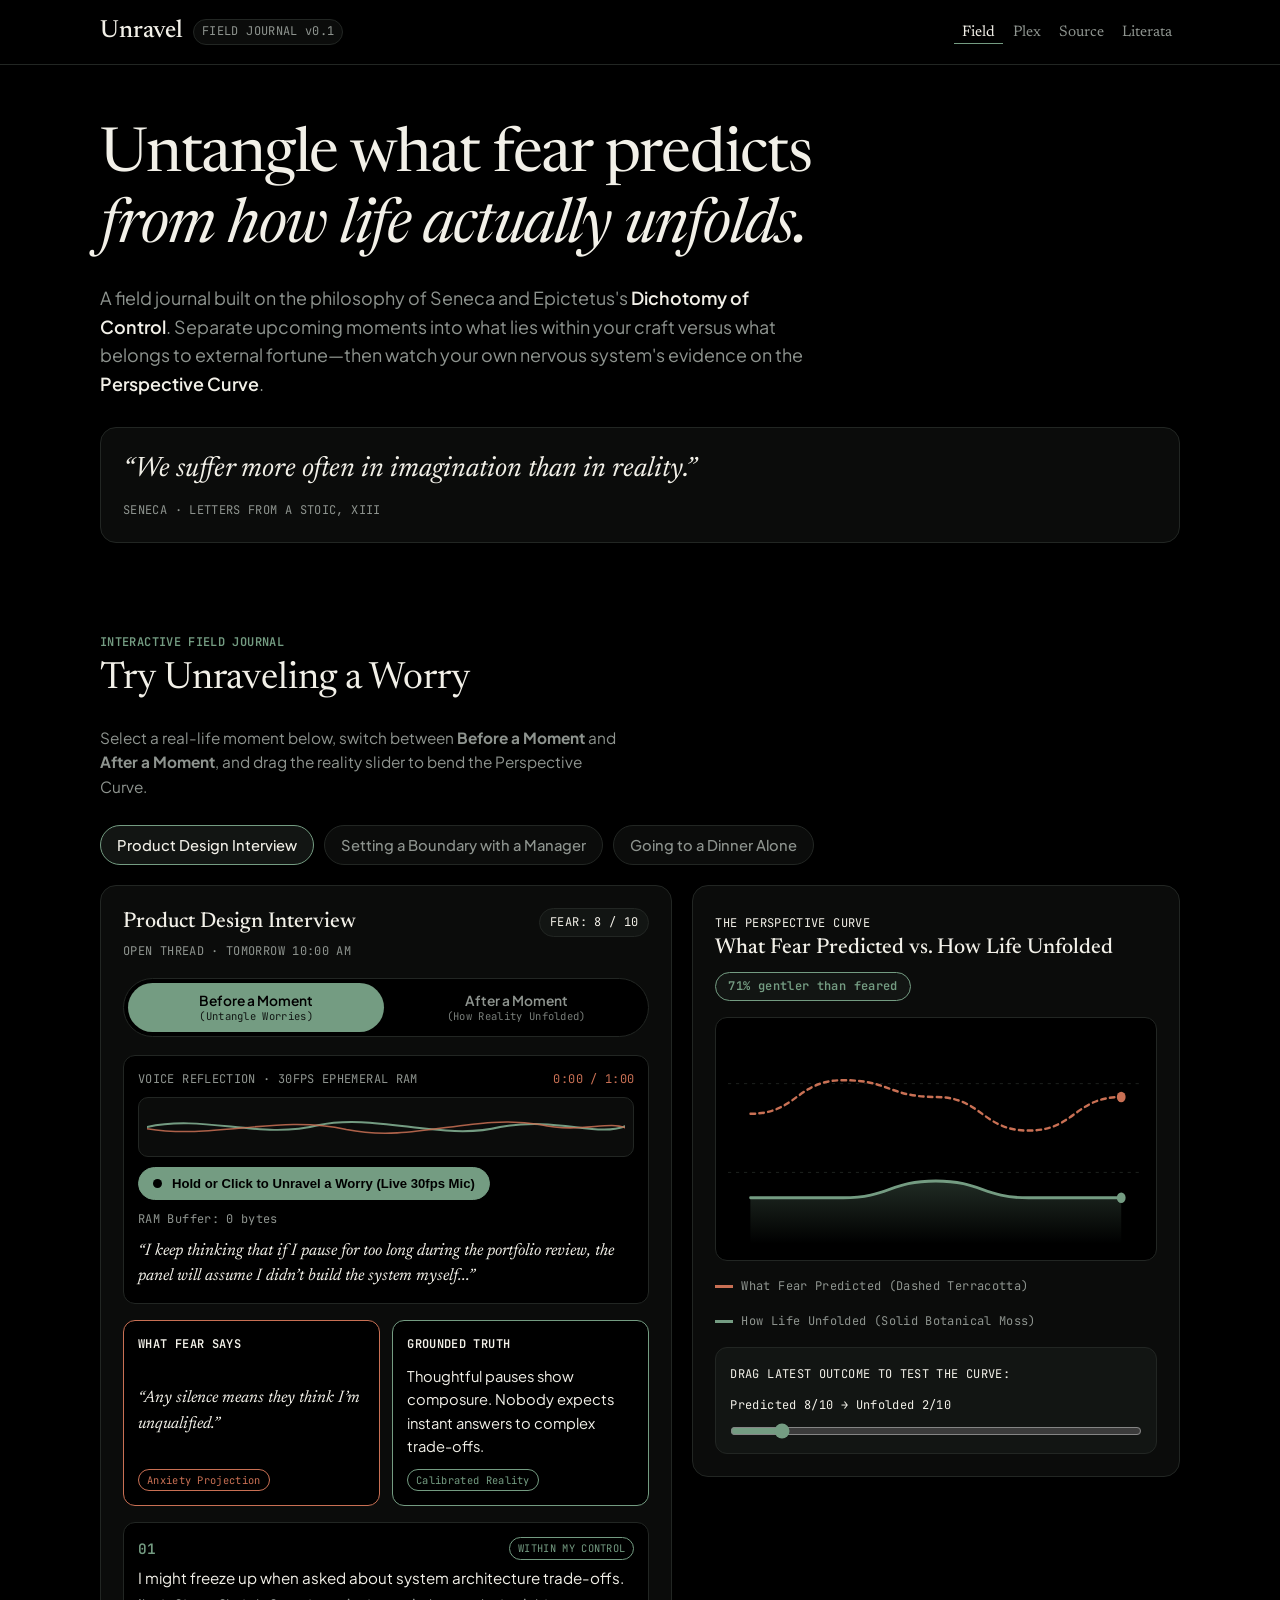
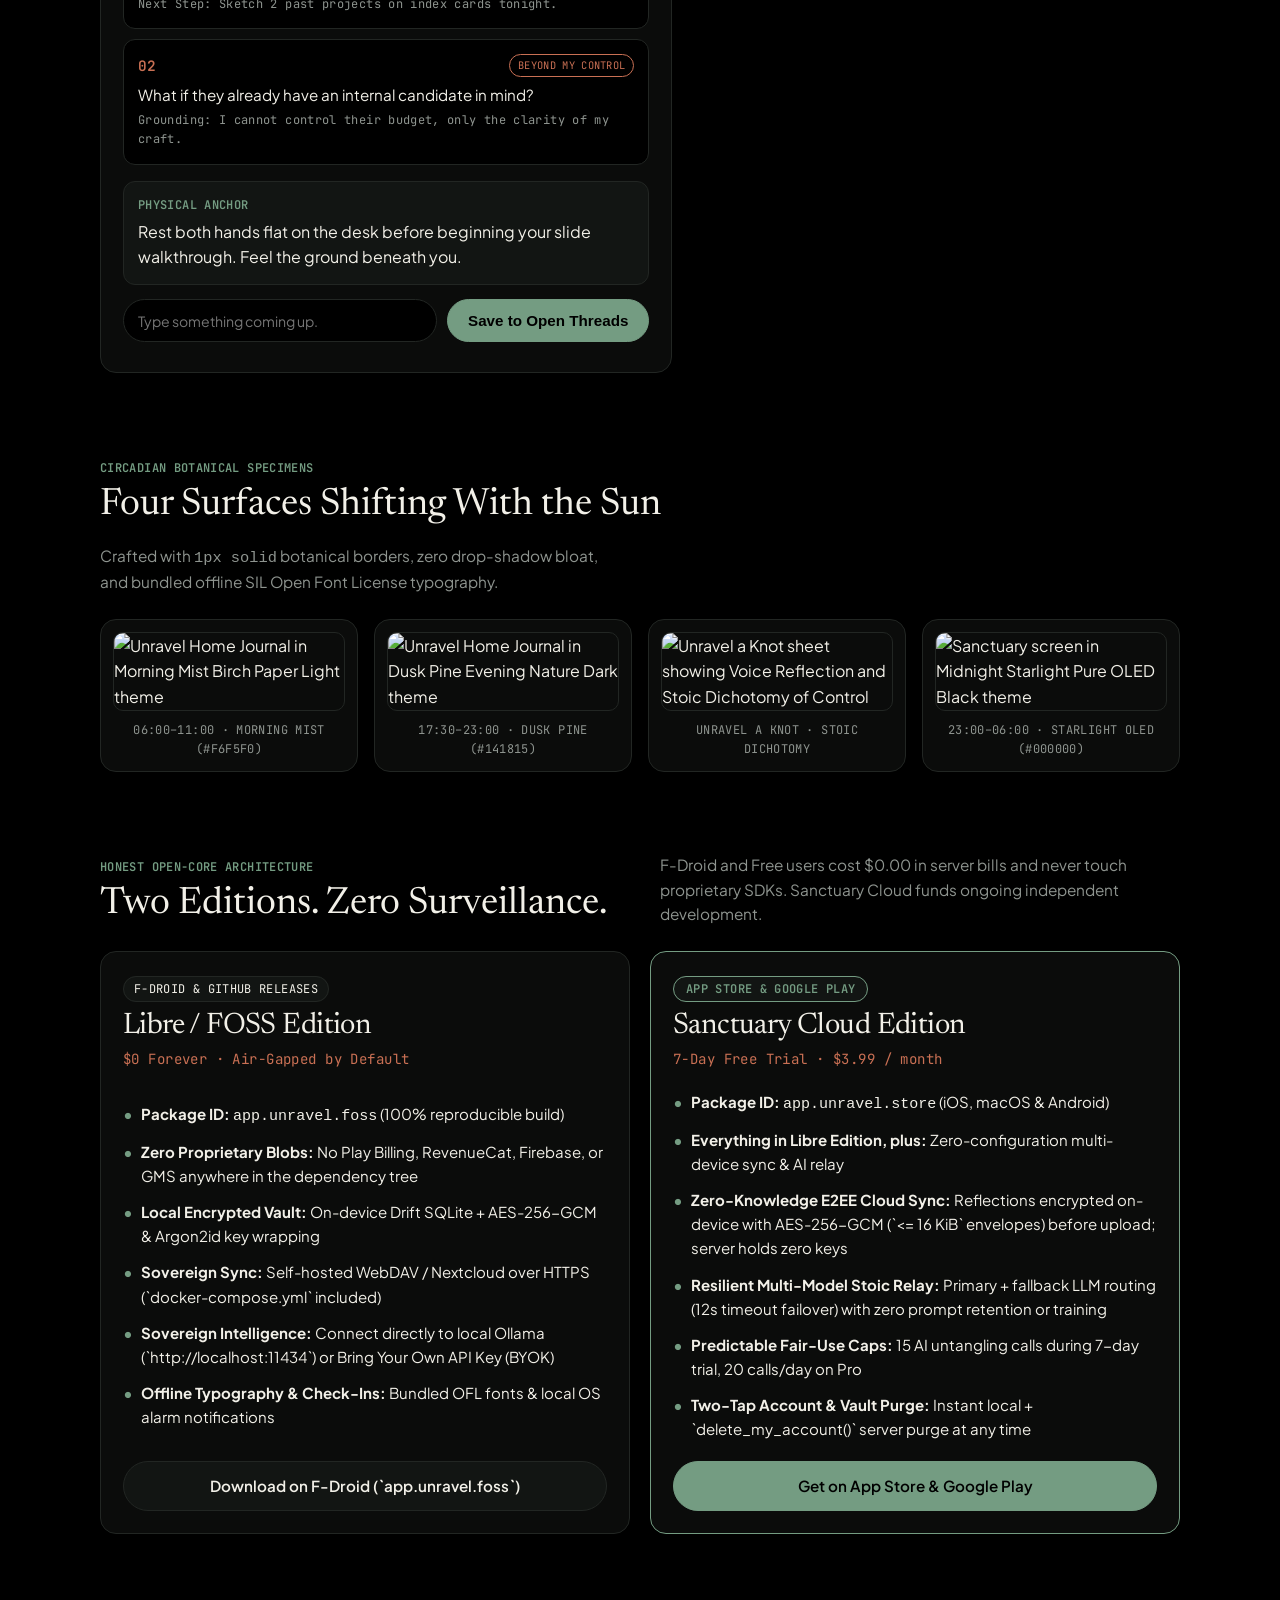
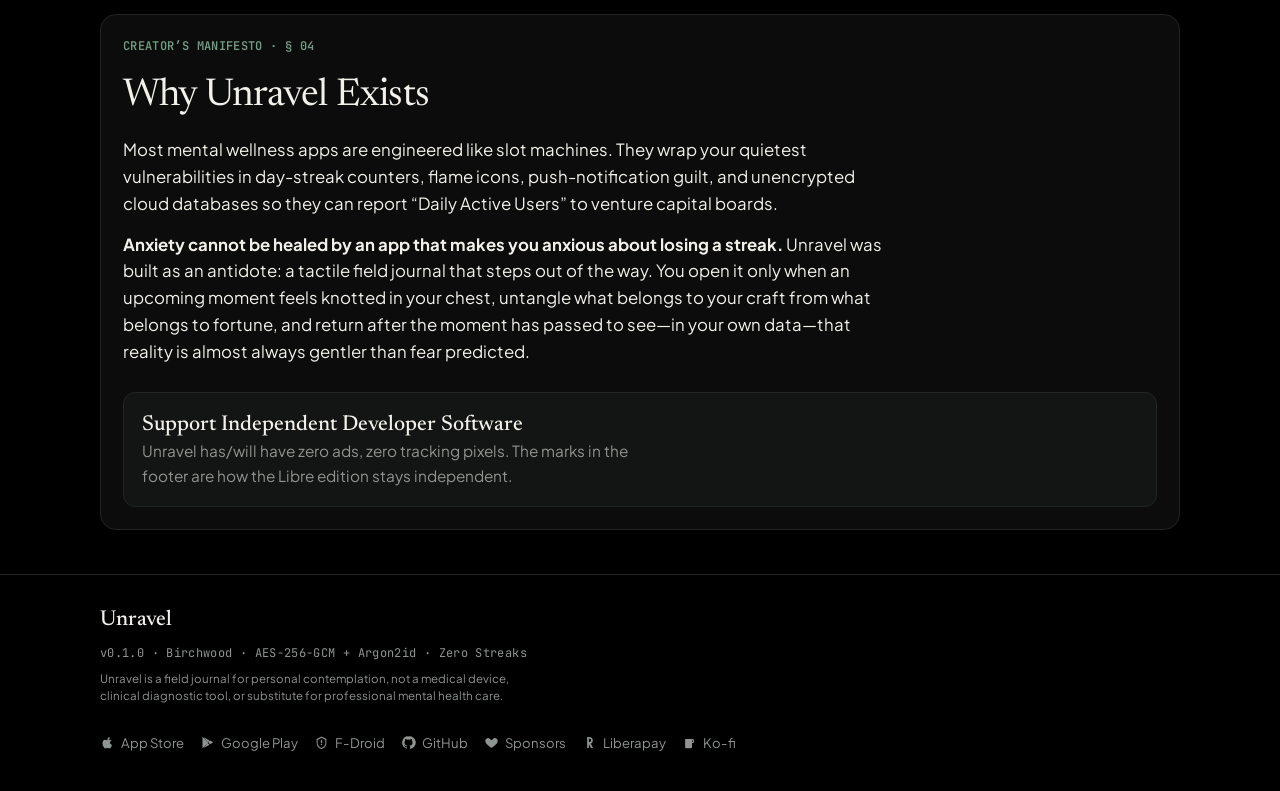
==== site/index.html @ f61b91e3 "Start the Unravel repository with a phone-ready FOSS journal and a quieter landing page. New threads" ====
<!DOCTYPE html>
<html lang="en" data-theme="dusk-pine">
<head>
  <meta charset="UTF-8" />
  <meta name="viewport" content="width=device-width, initial-scale=1.0" />
  <title>Unravel — Circadian Botanical &amp; Stoic Field Journal</title>
  <meta
    name="description"
    content="Untangle pre-event worry through Epictetus's Dichotomy of Control and see how reality actually unfolds on the Perspective Curve. Zero streaks, E2EE, F-Droid &amp; Store."
  />
  <link rel="preconnect" href="https://fonts.googleapis.com" />
  <link rel="preconnect" href="https://fonts.gstatic.com" crossorigin />
  <link
    href="https://fonts.googleapis.com/css2?family=JetBrains+Mono:wght@400;500;600&amp;family=Newsreader:ital,opsz,wght@0,6..72,400;0,6..72,500;1,6..72,400&amp;family=Plus+Jakarta+Sans:wght@400;500;600&amp;display=swap"
    rel="stylesheet"
  />
  <link rel="stylesheet" href="styles.css" />
</head>
<body>
  <!-- Sticky Top Circadian Bar & Navigation -->
  <header class="sticky-bar" role="banner">
    <div class="container bar-inner">
      <a href="#top" class="brand-lockup" aria-label="Unravel Home">
        <span class="brand-serif">Unravel</span>
        <span class="brand-tag mono">FIELD JOURNAL v0.1</span>
      </a>
      <div class="type-switch" role="radiogroup" aria-label="Typeface">
        <button type="button" class="type-option is-active" data-font-select="field">Field</button>
        <button type="button" class="type-option" data-font-select="plex">Plex</button>
        <button type="button" class="type-option" data-font-select="source">Source</button>
        <button type="button" class="type-option" data-font-select="literata">Literata</button>
      </div>
    </div>
  </header>

  <main id="top">
    <!-- Hero Section -->
    <section class="hero-section container">
      <h1 class="display-serif hero-title">
        Untangle what fear predicts<br />
        <em>from how life actually unfolds.</em>
      </h1>

      <p class="hero-lead">
        A field journal built on the philosophy of Seneca and Epictetus's
        <strong>Dichotomy of Control</strong>. Separate upcoming moments into what lies within your craft
        versus what belongs to external fortune—then watch your own nervous system's evidence on the
        <strong>Perspective Curve</strong>.
      </p>

      <!-- Daily Stoic Quote Specimen Card -->
      <article class="specimen-card quote-banner" aria-label="Daily Stoic Reflection">
        <p class="quote-serif">
          “We suffer more often in imagination than in reality.”
        </p>
        <div class="quote-footer">
          <span class="mono">SENECA · LETTERS FROM A STOIC, XIII</span>
        </div>
      </article>
    </section>

    <!-- Feature B: Interactive Browser Demo ("Try Unraveling a Worry") -->
    <section class="demo-section container" id="interactive-demo" aria-labelledby="demo-heading">
      <div class="section-header">
        <div>
          <span class="section-kicker mono">INTERACTIVE FIELD JOURNAL</span>
          <h2 class="section-title-serif" id="demo-heading">Try Unraveling a Worry</h2>
        </div>
      </div>
      <div>
        <p class="section-subtitle">
          Select a real-life moment below, switch between <strong>Before a Moment</strong> and
          <strong>After a Moment</strong>, and drag the reality slider to bend the Perspective Curve.
        </p>
      </br>
      </div>

      <!-- Sample Anxiety Scenario Pills -->
      <div class="scenario-selector" role="tablist" aria-label="Sample Life Moments">
        <button
          type="button"
          class="scenario-pill is-selected"
          data-scenario="interview"
          role="tab"
          aria-selected="true"
        >
          <span>Product Design Interview</span>
        </button>
        <button
          type="button"
          class="scenario-pill"
          data-scenario="boundary"
          role="tab"
          aria-selected="false"
        >
          <span>Setting a Boundary with a Manager</span>
        </button>
        <button
          type="button"
          class="scenario-pill"
          data-scenario="dinner"
          role="tab"
          aria-selected="false"
        >
          <span>Going to a Dinner Alone</span>
        </button>
      </div>

      <!-- Interactive Dual-Column Workbench -->
      <div class="workbench-grid">
        <!-- Left Column: Unravel a Knot Modal Preview -->
        <div class="specimen-card knot-sheet-card">
          <div class="sheet-top-row">
            <div>
              <h3 class="event-serif" id="demo-event-title">Product Design Interview</h3>
              <span class="mono muted-text" id="demo-event-meta">OPEN THREAD · TOMORROW 10:00 AM</span>
            </div>
            <span class="mono badge-pill" id="demo-fear-badge">FEAR: 8 / 10</span>
          </div>

          <!-- Segmented Before / After Mode Toggle -->
          <div class="segmented-toggle" role="tablist" aria-label="Reflection Phase">
            <button
              type="button"
              class="seg-btn is-active"
              id="tab-before-moment"
              data-phase="before"
              role="tab"
              aria-selected="true"
            >
              <span class="seg-title">Before a Moment</span>
              <span class="mono seg-sub">(Untangle Worries)</span>
            </button>
            <button
              type="button"
              class="seg-btn"
              id="tab-after-moment"
              data-phase="after"
              role="tab"
              aria-selected="false"
            >
              <span class="seg-title">After a Moment</span>
              <span class="mono seg-sub">(How Reality Unfolded)</span>
            </button>
          </div>

          <!-- Before a Moment Panel -->
          <div id="panel-before" class="phase-panel">
            <div class="transcript-box">
              <div class="transcript-header">
                <span class="mono">VOICE REFLECTION · 30FPS EPHEMERAL RAM</span>
                <span class="mono accent-secondary" id="live-voice-timer">0:00 / 1:00</span>
              </div>

              <!-- Live 30fps Dual-Ribbon Waveform SVG -->
              <div class="waveform-stage">
                <svg
                  id="live-waveform-svg"
                  viewBox="0 0 420 54"
                  preserveAspectRatio="none"
                  aria-label="30fps Botanical Voice Waveform"
                >
                  <path
                    id="wave-ribbon-primary"
                    d="M 0 27 C 50 12, 100 42, 150 25 C 200 10, 260 44, 310 27 C 360 15, 395 39, 420 26"
                    class="wave-primary"
                  />
                  <path
                    id="wave-ribbon-secondary"
                    d="M 0 29 C 60 42, 115 12, 175 30 C 235 46, 285 11, 345 24 C 380 35, 405 19, 420 28"
                    class="wave-secondary"
                  />
                </svg>
              </div>

              <div class="mic-action-row">
                <button
                  type="button"
                  class="btn btn-primary btn-mic-hold"
                  id="btn-hold-unravel"
                >
                  <span class="brand-dot" style="background: var(--on-primary);"></span>
                  <span id="btn-hold-label">Hold or Click to Unravel a Worry (Live 30fps Mic)</span>
                </button>
                <span class="mono muted-text" id="mic-status-badge">RAM Buffer: 0 bytes</span>
              </div>

              <p class="transcript-italic" id="demo-transcript" contenteditable="true" spellcheck="false">
                “I keep thinking that if I pause for too long during the portfolio review, the panel will assume I didn’t build the system myself...”
              </p>
            </div>

            <!-- Dual Lens: What Fear Says vs Grounded Truth -->
            <div class="dual-lens-grid">
              <div class="lens-card lens-fear">
                <span class="mono lens-label">WHAT FEAR SAYS</span>
                <p class="transcript-italic" id="demo-fear-says">
                  “Any silence means they think I'm unqualified.”
                </p>
                <span class="mono micro-tag tag-fear">Anxiety Projection</span>
              </div>
              <div class="lens-card lens-truth">
                <span class="mono lens-label">GROUNDED TRUTH</span>
                <p class="lens-body" id="demo-grounded-truth">
                  Thoughtful pauses show composure. Nobody expects instant answers to complex trade-offs.
                </p>
                <span class="mono micro-tag tag-truth">Calibrated Reality</span>
              </div>
            </div>

            <!-- Numbered Worries (01 WITHIN MY CONTROL, 02 BEYOND MY CONTROL) -->
            <div class="worry-list">
              <div class="worry-item">
                <div class="worry-item-header">
                  <span class="mono worry-index idx-within">01</span>
                  <span class="mono micro-tag tag-truth">WITHIN MY CONTROL</span>
                </div>
                <p class="worry-text" id="demo-worry-1">
                  I might freeze up when asked about system architecture trade-offs.
                </p>
                <p class="worry-step mono" id="demo-action-1">
                  Next Step: Sketch 2 past projects on index cards tonight.
                </p>
              </div>

              <div class="worry-item">
                <div class="worry-item-header">
                  <span class="mono worry-index idx-beyond">02</span>
                  <span class="mono micro-tag tag-fear">BEYOND MY CONTROL</span>
                </div>
                <p class="worry-text" id="demo-worry-2">
                  What if they already have an internal candidate in mind?
                </p>
                <p class="worry-step mono" id="demo-action-2">
                  Grounding: I cannot control their budget, only the clarity of my craft.
                </p>
              </div>
            </div>

            <!-- Physical Grounding Anchor -->
            <div class="grounding-box">
              <span class="mono grounding-label">PHYSICAL ANCHOR</span>
              <p class="grounding-body" id="demo-physical-anchor" contenteditable="true" spellcheck="false">
                Rest both hands flat on the desk before beginning your slide walkthrough. Feel the ground beneath you.
              </p>
            </div>

            <!-- Create Real Open Thread Action -->
            <div class="save-thread-row">
              <input
                type="text"
                id="custom-thread-input"
                class="thread-input"
                placeholder="Type something coming up."
              />
              <button type="button" class="btn btn-primary" id="btn-save-open-thread">
                <span>Save to Open Threads</span>
              </button>
            </div>
            <p class="mono muted-text" id="saved-thread-toast" aria-live="polite"></p>
          </div>

          <!-- After a Moment Panel -->
          <div id="panel-after" class="phase-panel is-hidden">
            <div class="after-checkin-box">
              <span class="mono">AFTER A MOMENT · GENTLE OFFLINE CHECK-IN</span>
              <p class="after-notes" id="demo-after-notes">
                “They actually appreciated that I paused to think through the latency trade-off before answering. The conversation felt like peers collaborating.”
              </p>
              <div class="slider-control-group">
                <div class="slider-row">
                  <label for="input-predicted-fear" class="mono">WHAT MY FEAR PREDICTED</label>
                  <span class="mono fear-val" id="label-predicted-fear">8 / 10</span>
                </div>
                <input
                  type="range"
                  id="input-predicted-fear"
                  min="1"
                  max="10"
                  value="8"
                  class="unravel-slider slider-fear"
                />
              </div>

              <div class="slider-control-group">
                <div class="slider-row">
                  <label for="input-actual-reality" class="mono">HOW LIFE ACTUALLY UNFOLDED (DRAG ME)</label>
                  <span class="mono reality-val" id="label-actual-reality">2 / 10</span>
                </div>
                <input
                  type="range"
                  id="input-actual-reality"
                  min="1"
                  max="10"
                  value="2"
                  class="unravel-slider slider-reality"
                />
              </div>
            </div>
          </div>
        </div>

        <!-- Right Column: Live Interactive Perspective Curve SVG -->
        <div class="specimen-card curve-card">
          <div class="curve-header">
            <div>
              <span class="mono">THE PERSPECTIVE CURVE</span>
              <h3 class="event-serif">What Fear Predicted vs. How Life Unfolded</h3>
            </div>
            <span class="mono badge-gentler" id="curve-gentler-badge">78% gentler than feared</span>
          </div>

          <div class="svg-chart-frame">
            <svg
              id="perspective-svg"
              viewBox="0 0 520 220"
              preserveAspectRatio="none"
              role="img"
              aria-label="Dual spline chart comparing predicted fear and actual reality"
            >
              <defs>
                <linearGradient id="realityAreaGrad" x1="0" y1="0" x2="0" y2="1">
                  <stop offset="0%" stop-color="var(--accent-primary)" stop-opacity="0.28" />
                  <stop offset="100%" stop-color="var(--accent-primary)" stop-opacity="0.0" />
                </linearGradient>
              </defs>
              <!-- Reference Grid Lines -->
              <line x1="0" y1="52" x2="520" y2="52" class="grid-dashed" />
              <line x1="0" y1="145" x2="520" y2="145" class="grid-dashed" />

              <!-- Dynamic Area & Splines populated by app.js -->
              <path id="svg-reality-area" d="" fill="url(#realityAreaGrad)" />
              <path id="svg-fear-path" d="" class="path-fear-dashed" />
              <path id="svg-reality-path" d="" class="path-reality-solid" />

              <circle id="svg-fear-dot" cx="480" cy="48" r="5.5" class="dot-fear" />
              <circle id="svg-reality-dot" cx="480" cy="175" r="5.5" class="dot-reality" />
            </svg>
          </div>

          <div class="curve-legend">
            <div class="legend-item">
              <span class="legend-line legend-fear"></span>
              <span class="mono">What Fear Predicted (Dashed Terracotta)</span>
            </div>
            <div class="legend-item">
              <span class="legend-line legend-reality"></span>
              <span class="mono">How Life Unfolded (Solid Botanical Moss)</span>
            </div>
          </div>

          <!-- Inline Interactive Slider Shortcut on Curve Card -->
          <div class="curve-quick-slider">
            <div class="slider-row">
              <label for="quick-reality-slider" class="mono">
                DRAG LATEST OUTCOME TO TEST THE CURVE:
              </label>
            </br>
            </div>
            <span class="mono" id="quick-reality-readout">Predicted 8/10 → Unfolded 2/10</span>
            <input
              type="range"
              id="quick-reality-slider"
              min="1"
              max="10"
              value="2"
              class="unravel-slider slider-reality"
            />
          </div>
        </div>
      </div>
    </section>

    <!-- Visual Field Specimens (App Screenshots Showcase) -->
    <section class="screenshots-section container" aria-labelledby="specimens-heading">
      <div class="section-header">
        <div>
          <span class="section-kicker mono">CIRCADIAN BOTANICAL SPECIMENS</span>
          <h2 class="section-title-serif" id="specimens-heading">Four Surfaces Shifting With the Sun</h2>
        </div>
        <p class="section-subtitle">
          Crafted with <code>1px solid</code> botanical borders, zero drop-shadow bloat, and bundled offline
          SIL Open Font License typography.
        </p>
      </div>

      <div class="screenshot-grid">
        <figure class="specimen-card shot-card">
          <img
            src="../.cursor/design/screenshots/03_home_morning_mist.png"
            alt="Unravel Home Journal in Morning Mist Birch Paper Light theme"
            loading="lazy"
          />
          <figcaption class="mono">06:00–11:00 · MORNING MIST (#F6F5F0)</figcaption>
        </figure>
        <figure class="specimen-card shot-card">
          <img
            src="../.cursor/design/screenshots/01_home_dusk_pine.png"
            alt="Unravel Home Journal in Dusk Pine Evening Nature Dark theme"
            loading="lazy"
          />
          <figcaption class="mono">17:30–23:00 · DUSK PINE (#141815)</figcaption>
        </figure>
        <figure class="specimen-card shot-card">
          <img
            src="../.cursor/design/screenshots/04_unravel_entry_modal_dusk_pine.png"
            alt="Unravel a Knot sheet showing Voice Reflection and Stoic Dichotomy of Control"
            loading="lazy"
          />
          <figcaption class="mono">UNRAVEL A KNOT · STOIC DICHOTOMY</figcaption>
        </figure>
        <figure class="specimen-card shot-card">
          <img
            src="../.cursor/design/screenshots/08_sanctuary_midnight_starlight_oled.png"
            alt="Sanctuary screen in Midnight Starlight Pure OLED Black theme"
            loading="lazy"
          />
          <figcaption class="mono">23:00–06:00 · STARLIGHT OLED (#000000)</figcaption>
        </figure>
      </div>
    </section>

    <!-- Feature C: Honest Open-Core Matrix -->
    <section class="editions-section container" id="editions" aria-labelledby="editions-heading">
      <div class="section-header">
        <div>
          <span class="section-kicker mono">HONEST OPEN-CORE ARCHITECTURE</span>
          <h2 class="section-title-serif" id="editions-heading">Two Editions. Zero Surveillance.</h2>
        </div>
        <p class="section-subtitle">
          F-Droid and Free users cost $0.00 in server bills and never touch proprietary SDKs.
          Sanctuary Cloud funds ongoing independent development.
        </p>
      </div>

      <div class="matrix-grid">
        <!-- Libre / FOSS Edition -->
        <article class="specimen-card edition-card">
          <div class="edition-top">
            <span class="mono badge-pill">F-DROID &amp; GITHUB RELEASES</span>
            <h3 class="display-serif edition-name">Libre / FOSS Edition</h3>
            <p class="edition-price mono">$0 Forever · Air-Gapped by Default</p>
          </div>
          <ul class="edition-features">
            <li><strong>Package ID:</strong> <code>app.unravel.foss</code> (100% reproducible build)</li>
            <li><strong>Zero Proprietary Blobs:</strong> No Play Billing, RevenueCat, Firebase, or GMS anywhere in the dependency tree</li>
            <li><strong>Local Encrypted Vault:</strong> On-device Drift SQLite + AES-256-GCM &amp; Argon2id key wrapping</li>
            <li><strong>Sovereign Sync:</strong> Self-hosted WebDAV / Nextcloud over HTTPS (`docker-compose.yml` included)</li>
            <li><strong>Sovereign Intelligence:</strong> Connect directly to local Ollama (`http://localhost:11434`) or Bring Your Own API Key (BYOK)</li>
            <li><strong>Offline Typography &amp; Check-Ins:</strong> Bundled OFL fonts &amp; local OS alarm notifications</li>
          </ul>
          <div class="edition-actions">
            <a href="https://f-droid.org" class="btn btn-secondary full-width" target="_blank" rel="noopener">
              <span>Download on F-Droid (`app.unravel.foss`)</span>
            </a>
          </div>
        </article>

        <!-- Sanctuary Cloud Edition -->
        <article class="specimen-card edition-card edition-featured">
          <div class="edition-top">
            <span class="mono badge-gentler">APP STORE &amp; GOOGLE PLAY</span>
            <h3 class="display-serif edition-name">Sanctuary Cloud Edition</h3>
            <p class="edition-price mono">7-Day Free Trial · $3.99 / month</p>
          </div>
          <ul class="edition-features">
            <li><strong>Package ID:</strong> <code>app.unravel.store</code> (iOS, macOS &amp; Android)</li>
            <li><strong>Everything in Libre Edition, plus:</strong> Zero-configuration multi-device sync &amp; AI relay</li>
            <li><strong>Zero-Knowledge E2EE Cloud Sync:</strong> Reflections encrypted on-device with AES-256-GCM (`&lt;= 16 KiB` envelopes) before upload; server holds zero keys</li>
            <li><strong>Resilient Multi-Model Stoic Relay:</strong> Primary + fallback LLM routing (12s timeout failover) with zero prompt retention or training</li>
            <li><strong>Predictable Fair-Use Caps:</strong> 15 AI untangling calls during 7-day trial, 20 calls/day on Pro</li>
            <li><strong>Two-Tap Account &amp; Vault Purge:</strong> Instant local + `delete_my_account()` server purge at any time</li>
          </ul>
          <div class="edition-actions">
            <a href="#top" class="btn btn-primary full-width">
              <span>Get on App Store &amp; Google Play</span>
            </a>
          </div>
        </article>
      </div>
    </section>

    <!-- Creator's Manifesto & Patronage Callout -->
    <section class="manifesto-section container" id="manifesto" aria-labelledby="manifesto-heading">
      <div class="specimen-card manifesto-card">
        <span class="section-kicker mono">CREATOR’S MANIFESTO · § 04</span>
        <h2 class="display-serif manifesto-title" id="manifesto-heading">Why Unravel Exists</h2>
        <div class="manifesto-prose">
          <p>
            Most mental wellness apps are engineered like slot machines. They wrap your quietest vulnerabilities
            in day-streak counters, flame icons, push-notification guilt, and unencrypted cloud databases so they can
            report “Daily Active Users” to venture capital boards.
          </p>
          <p>
            <strong>Anxiety cannot be healed by an app that makes you anxious about losing a streak.</strong>
            Unravel was built as an antidote: a tactile field journal that steps out of the way. You open it only
            when an upcoming moment feels knotted in your chest, untangle what belongs to your craft from what belongs
            to fortune, and return after the moment has passed to see—in your own data—that reality is almost always
            gentler than fear predicted.
          </p>
        </div>

        <div class="sponsor-box">
          <div>
            <h3 class="event-serif">Support Independent Developer Software</h3>
            <p class="section-subtitle">
              Unravel has/will have zero ads, zero tracking pixels. The marks in the footer
              are how the Libre edition stays independent.
            </p>
          </div>
        </div>
      </div>
    </section>
  </main>

  <footer class="site-footer">
    <div class="footer-inner container">
      <div class="footer-meta">
        <p class="brand-serif footer-name">Unravel</p>
        <p class="mono">v0.1.0 · Birchwood · AES-256-GCM + Argon2id · Zero Streaks</p>
        <p class="safe-harbor-foot">
          Unravel is a field journal for personal contemplation, not a medical device,
          clinical diagnostic tool, or substitute for professional mental health care.
        </p>
      </div>
      <nav class="footer-marks" aria-label="Download and support">
        <a class="mark-link" href="#editions">
          <svg viewBox="0 0 24 24" aria-hidden="true"><path d="M16.4 12.7c0-2.3 1.9-3.4 2-3.5-1.1-1.6-2.8-1.8-3.4-1.8-1.4-.2-2.8.9-3.5.9s-1.8-.8-3-.8c-1.5 0-3 .9-3.8 2.3-1.6 2.8-.4 7 1.2 9.3.8 1.1 1.7 2.3 2.9 2.3 1.2 0 1.6-.7 3-.7s1.8.7 3 .7 2-.1 2.9-2.2c.7-1 1.2-2.1 1.5-3.2-3.9-1.5-3.8-5.5-2.8-6.3zM14.7 6.2c.6-.8 1.1-1.9.9-3-1 .1-2.1.6-2.8 1.4-.6.7-1.2 1.8-.9 2.9 1 .1 2.1-.5 2.8-1.3z"/></svg>
          <span>App Store</span>
        </a>
        <a class="mark-link" href="#editions">
          <svg viewBox="0 0 24 24" aria-hidden="true"><path d="M4.5 3.2c-.3.3-.5.8-.5 1.4v14.8c0 .6.2 1.1.5 1.4l.1.1 8.3-8.3v-.2L4.6 3.1l-.1.1zm9.2 9.3 2.3 2.3 4.1-2.3c.8-.4.8-1.1 0-1.6l-4.1-2.3-2.3 2.3v1.6zm-1-1.1 2.5-2.5-7.8-4.5c-.4-.2-.8-.2-1.1 0l6.4 7zm0 1.6-6.4 7c.3.2.7.2 1.1 0l7.8-4.5-2.5-2.5z"/></svg>
          <span>Google Play</span>
        </a>
        <a class="mark-link" href="#editions">
          <svg viewBox="0 0 24 24" aria-hidden="true"><path d="M12 2.2 4.2 6.4v6.2c0 4.6 3.2 8.8 7.8 9.8 4.6-1 7.8-5.2 7.8-9.8V6.4L12 2.2zm0 2.3 6.2 3.3v4.8c0 3.6-2.4 6.9-6.2 7.8-3.8-.9-6.2-4.2-6.2-7.8V7.8L12 4.5zM11 8h2v5h-2V8zm0 6.2h2V16h-2v-1.8z"/></svg>
          <span>F-Droid</span>
        </a>
        <a class="mark-link" href="https://github.com/unravel-journal/unravel" target="_blank" rel="noopener">
          <svg viewBox="0 0 24 24" aria-hidden="true"><path d="M12 2.2a10 10 0 0 0-3.2 19.5c.5.1.7-.2.7-.5v-1.7c-2.8.6-3.4-1.2-3.4-1.2-.4-1.1-1.1-1.4-1.1-1.4-.9-.6.1-.6.1-.6 1 .1 1.5 1 1.5 1 .9 1.5 2.4 1.1 3 .8.1-.6.4-1.1.6-1.3-2.2-.3-4.6-1.1-4.6-5a3.9 3.9 0 0 1 1-2.7 3.6 3.6 0 0 1 .1-2.6s.8-.3 2.8 1a9.6 9.6 0 0 1 5 0c2-1.3 2.8-1 2.8-1a3.6 3.6 0 0 1 .1 2.6 3.9 3.9 0 0 1 1 2.7c0 3.9-2.4 4.7-4.6 5 .4.3.7.9.7 1.9v2.8c0 .3.2.6.7.5A10 10 0 0 0 12 2.2z"/></svg>
          <span>GitHub</span>
        </a>
        <a class="mark-link" href="https://github.com/sponsors" target="_blank" rel="noopener">
          <svg viewBox="0 0 24 24" aria-hidden="true"><path d="M12 20.4s-6.8-4.3-9.2-8.2C1.2 9.6 2.1 6.2 5.2 5.2c1.8-.6 3.6.1 4.7 1.5L12 8.4l2.1-1.7c1.1-1.4 2.9-2.1 4.7-1.5 3.1 1 4 4.4 2.4 7-2.4 3.9-9.2 8.2-9.2 8.2z"/></svg>
          <span>Sponsors</span>
        </a>
        <a class="mark-link" href="https://liberapay.com" target="_blank" rel="noopener">
          <svg viewBox="0 0 24 24" aria-hidden="true"><path d="M8.2 3.2h3.1c3.6 0 6 2.2 6 5.5 0 2.4-1.3 4.2-3.4 5l3.8 7.1h-3.4l-3.4-6.6H11v6.6H8.2V3.2zm2.8 2.6v5.2h.7c1.8 0 2.9-1 2.9-2.6s-1.1-2.6-2.9-2.6h-.7z"/></svg>
          <span>Liberapay</span>
        </a>
        <a class="mark-link" href="https://ko-fi.com" target="_blank" rel="noopener">
          <svg viewBox="0 0 24 24" aria-hidden="true"><path d="M5 6.5h11.2a3.3 3.3 0 0 1 0 6.6H16V19a2 2 0 0 1-2 2H7a2 2 0 0 1-2-2V6.5zm11.2 4.6a1.3 1.3 0 0 0 0-2.6H16v2.6h.2zM8.2 9.2h4.2v1.6H8.2V9.2z"/></svg>
          <span>Ko-fi</span>
        </a>
      </nav>
    </div>
  </footer>

  <script src="app.js"></script>
</body>
</html>
---- site/styles.css ----
/* ==========================================================================
   Unravel — Circadian Botanical Design System (`@design/DESIGN.md`)
   - 4 Circadian Palettes (Morning Mist, High Sun, Dusk Pine, Midnight Starlight OLED)
   - Crisp 1px solid borders, zero drop-shadow bloat
   - Editorial Typography: Newsreader, Plus Jakarta Sans, JetBrains Mono
   ========================================================================== */

:root {
  --font-serif: "Newsreader", Georgia, "Iowan Old Style", serif;
  --font-sans: "Plus Jakarta Sans", "Avenir Next", sans-serif;
  --font-mono: "JetBrains Mono", ui-monospace, monospace;
}

[data-font="plex"] {
  --font-serif: "IBM Plex Serif", Georgia, serif;
  --font-sans: "IBM Plex Sans", sans-serif;
  --font-mono: "IBM Plex Mono", ui-monospace, monospace;
}

[data-font="source"] {
  --font-serif: "Source Serif 4", Georgia, serif;
  --font-sans: "Source Sans 3", sans-serif;
  --font-mono: "Source Code Pro", ui-monospace, monospace;
}

[data-font="literata"] {
  --font-serif: "Literata", Georgia, serif;
  --font-sans: "Atkinson Hyperlegible", sans-serif;
  --font-mono: "Inconsolata", ui-monospace, monospace;
}

:root,
[data-theme="morning-mist"] {
  --bg-canvas: #F6F5F0;
  --bg-card: #EFECE6;
  --bg-grounding: #E6E2D8;
  --border-hairline: #DCD8CE;
  --text-primary: #1C1E1B;
  --text-muted: #60645D;
  --accent-primary: #3B5944;
  --accent-secondary: #C87D55;
  --accent-terracotta: #C97054;
  --on-primary: #F6F5F0;
  --palette-name: "Morning Mist (06:00–11:00)";
}

[data-theme="high-sun"] {
  --bg-canvas: #EAE8E1;
  --bg-card: #E0DDD5;
  --bg-grounding: #D5D1C7;
  --border-hairline: #CCC8BE;
  --text-primary: #181A18;
  --text-muted: #575B55;
  --accent-primary: #3B5944;
  --accent-secondary: #C98A3A;
  --accent-terracotta: #C97054;
  --on-primary: #F6F5F0;
  --palette-name: "High Sun (11:00–17:30)";
}

[data-theme="dusk-pine"] {
  --bg-canvas: #141815;
  --bg-card: #1C221E;
  --bg-grounding: #202823;
  --border-hairline: #2A332D;
  --text-primary: #E8E6DF;
  --text-muted: #959E97;
  --accent-primary: #84A98C;
  --accent-secondary: #D49A59;
  --accent-terracotta: #C97054;
  --on-primary: #141815;
  --palette-name: "Dusk Pine (17:30–23:00)";
}

[data-theme="midnight-starlight"] {
  --bg-canvas: #000000;
  --bg-card: #0B0C0B;
  --bg-grounding: #121513;
  --border-hairline: #222623;
  --text-primary: #F2F0E8;
  --text-muted: #8E948F;
  --accent-primary: #749C82;
  --accent-secondary: #C97054;
  --accent-terracotta: #C97054;
  --on-primary: #000000;
  --palette-name: "Midnight Starlight OLED (23:00–06:00)";
}

* {
  box-sizing: border-box;
  margin: 0;
  padding: 0;
}

html {
  scroll-behavior: smooth;
}

body {
  background-color: var(--bg-canvas);
  color: var(--text-primary);
  font-family: var(--font-sans);
  line-height: 1.6;
  transition: background-color 240ms ease, color 240ms ease;
  -webkit-font-smoothing: antialiased;
}

.container {
  max-width: 1120px;
  margin: 0 auto;
  padding: 0 20px;
}

/* Typography Tokens */
.display-serif {
  font-family: var(--font-serif);
  font-weight: 400;
  letter-spacing: -0.02em;
  line-height: 1.16;
}

.section-title-serif {
  font-family: var(--font-serif);
  font-weight: 400;
  font-size: clamp(1.75rem, 3vw, 2.35rem);
  line-height: 1.2;
  margin-top: 4px;
}

.event-serif {
  font-family: var(--font-serif);
  font-weight: 500;
  font-size: 1.35rem;
  line-height: 1.3;
}

.quote-serif {
  font-family: var(--font-serif);
  font-style: italic;
  font-size: clamp(1.35rem, 2.4vw, 1.75rem);
  line-height: 1.4;
}

.transcript-italic {
  font-family: var(--font-serif);
  font-style: italic;
  font-size: 1.05rem;
  line-height: 1.5;
}

.mono {
  font-family: var(--font-mono);
  font-size: 0.75rem;
  letter-spacing: 0.03em;
}

.muted-text {
  color: var(--text-muted);
}

.accent-secondary {
  color: var(--accent-secondary);
}

/* Sticky Header & Circadian Switcher */
.sticky-bar {
  position: sticky;
  top: 0;
  z-index: 50;
  background-color: var(--bg-canvas);
  border-bottom: 1px solid var(--border-hairline);
  transition: background-color 240ms ease, border-color 240ms ease;
}

.bar-inner {
  display: flex;
  align-items: center;
  justify-content: space-between;
  gap: 16px;
  min-height: 64px;
  padding-top: 10px;
  padding-bottom: 10px;
  flex-wrap: wrap;
}

.brand-lockup {
  display: inline-flex;
  align-items: center;
  gap: 10px;
  text-decoration: none;
  color: var(--text-primary);
}

.brand-dot {
  width: 9px;
  height: 9px;
  border-radius: 999px;
  background-color: var(--accent-primary);
}

.brand-serif {
  font-family: var(--font-serif);
  font-size: 1.55rem;
  font-weight: 500;
}

.brand-tag {
  color: var(--text-muted);
  padding: 2px 8px;
  border: 1px solid var(--border-hairline);
  border-radius: 999px;
  background-color: var(--bg-card);
}

.type-switch {
  display: flex;
  align-items: center;
  gap: 2px;
  flex-wrap: wrap;
}

.type-option {
  appearance: none;
  background: transparent;
  border: 0;
  color: var(--text-muted);
  font-family: var(--font-serif);
  font-size: 0.95rem;
  padding: 4px 8px;
  cursor: pointer;
}

.type-option.is-active {
  color: var(--text-primary);
  box-shadow: inset 0 -1px 0 var(--accent-primary);
}

.circadian-switcher {
  display: flex;
  align-items: center;
  gap: 6px;
  flex-wrap: wrap;
}

.theme-pill {
  display: inline-flex;
  align-items: center;
  gap: 6px;
  padding: 6px 12px;
  background-color: var(--bg-card);
  color: var(--text-muted);
  border: 1px solid var(--border-hairline);
  border-radius: 9999px;
  cursor: pointer;
  transition: all 160ms ease;
}

.theme-pill:hover {
  color: var(--text-primary);
  border-color: var(--accent-primary);
}

.theme-pill.is-active {
  background-color: var(--accent-primary);
  color: var(--on-primary);
  border-color: var(--accent-primary);
}

.swatch-dot {
  width: 8px;
  height: 8px;
  border-radius: 50%;
  border: 1px solid rgba(128, 128, 128, 0.4);
}
.swatch-morning { background-color: #F6F5F0; }
.swatch-sun { background-color: #EAE8E1; }
.swatch-dusk { background-color: #141815; }
.swatch-midnight { background-color: #000000; }

/* Hero Section */
.hero-section {
  padding-top: 56px;
  padding-bottom: 48px;
}

.hero-meta {
  display: inline-flex;
  align-items: center;
  gap: 10px;
  flex-wrap: wrap;
  margin-bottom: 20px;
  color: var(--text-muted);
}

.sun-pill {
  padding: 5px 12px;
  border-radius: 9999px;
  background-color: var(--bg-card);
  border: 1px solid var(--border-hairline);
  color: var(--accent-secondary);
  font-weight: 500;
}

.hero-title {
  font-size: clamp(2.4rem, 5vw, 3.85rem);
  margin-bottom: 20px;
}

.hero-lead {
  max-width: 720px;
  font-size: 1.12rem;
  color: var(--text-muted);
  margin-bottom: 28px;
}

.hero-lead strong {
  color: var(--text-primary);
  font-weight: 600;
}

.cta-row {
  display: flex;
  flex-wrap: wrap;
  gap: 12px;
  margin-bottom: 36px;
}

.btn {
  display: inline-flex;
  align-items: center;
  justify-content: center;
  gap: 10px;
  padding: 12px 20px;
  border-radius: 9999px;
  font-weight: 600;
  font-size: 0.95rem;
  text-decoration: none;
  border: 1px solid var(--border-hairline);
  transition: all 160ms ease;
  cursor: pointer;
}

.btn-primary {
  background-color: var(--accent-primary);
  color: var(--on-primary);
  border-color: var(--accent-primary);
}

.btn-secondary {
  background-color: var(--bg-grounding);
  color: var(--text-primary);
  border-color: var(--border-hairline);
}

.btn-outline {
  background-color: var(--bg-card);
  color: var(--text-primary);
}

.btn:hover {
  opacity: 0.92;
  transform: translateY(-1px);
}

.btn-sub {
  opacity: 0.82;
  font-size: 0.7rem;
}

.full-width {
  width: 100%;
}

/* Specimen Card Base (1px solid border, 16px radius, 0px drop shadow) */
.specimen-card {
  background-color: var(--bg-card);
  border: 1px solid var(--border-hairline);
  border-radius: 16px;
  padding: 22px;
  transition: background-color 240ms ease, border-color 240ms ease;
}

.quote-banner {
  display: flex;
  flex-direction: column;
  gap: 12px;
}

.quote-footer {
  display: flex;
  justify-content: space-between;
  align-items: center;
  flex-wrap: wrap;
  gap: 8px;
  color: var(--text-muted);
}

.badge-pill {
  padding: 4px 10px;
  border-radius: 9999px;
  background-color: var(--bg-grounding);
  border: 1px solid var(--border-hairline);
  color: var(--text-primary);
}

.badge-gentler {
  padding: 4px 12px;
  border-radius: 9999px;
  background-color: var(--bg-grounding);
  border: 1px solid var(--accent-primary);
  color: var(--accent-primary);
  font-weight: 600;
}

/* Sections */
.demo-section,
.screenshots-section,
.editions-section,
.manifesto-section {
  padding-top: 36px;
  padding-bottom: 44px;
}

.section-header {
  display: flex;
  justify-content: space-between;
  align-items: flex-end;
  flex-wrap: wrap;
  gap: 16px;
  margin-bottom: 24px;
}

.section-kicker {
  color: var(--accent-primary);
  font-weight: 600;
}

.section-subtitle {
  max-width: 520px;
  color: var(--text-muted);
  font-size: 0.96rem;
}

/* Interactive Demo Workbench */
.scenario-selector {
  display: flex;
  flex-wrap: wrap;
  gap: 10px;
  margin-bottom: 20px;
}

.scenario-pill {
  display: inline-flex;
  align-items: center;
  gap: 8px;
  padding: 10px 16px;
  border-radius: 9999px;
  background-color: var(--bg-card);
  color: var(--text-muted);
  border: 1px solid var(--border-hairline);
  font-family: inherit;
  font-size: 0.92rem;
  font-weight: 500;
  cursor: pointer;
  transition: all 160ms ease;
}

.scenario-pill.is-selected {
  background-color: var(--bg-grounding);
  color: var(--text-primary);
  border-color: var(--accent-primary);
}

.workbench-grid {
  display: grid;
  grid-template-columns: 1.08fr 0.92fr;
  gap: 20px;
  align-items: start;
}

@media (max-width: 920px) {
  .workbench-grid,
  .matrix-grid {
    grid-template-columns: 1fr;
  }
}

.sheet-top-row {
  display: flex;
  justify-content: space-between;
  align-items: flex-start;
  gap: 12px;
  margin-bottom: 16px;
}

.segmented-toggle {
  display: grid;
  grid-template-columns: 1fr 1fr;
  gap: 4px;
  padding: 4px;
  background-color: var(--bg-canvas);
  border: 1px solid var(--border-hairline);
  border-radius: 9999px;
  margin-bottom: 18px;
}

.seg-btn {
  display: flex;
  flex-direction: column;
  align-items: center;
  padding: 9px 12px;
  border-radius: 9999px;
  border: none;
  background: transparent;
  color: var(--text-muted);
  cursor: pointer;
  font-family: inherit;
}

.seg-btn.is-active {
  background-color: var(--accent-primary);
  color: var(--on-primary);
}

.seg-title {
  font-weight: 600;
  font-size: 0.86rem;
}

.seg-sub {
  font-size: 0.66rem;
  opacity: 0.85;
}

.phase-panel.is-hidden {
  display: none;
}

.transcript-box {
  background-color: var(--bg-canvas);
  border: 1px solid var(--border-hairline);
  border-radius: 12px;
  padding: 14px;
  margin-bottom: 16px;
}

.transcript-header {
  display: flex;
  justify-content: space-between;
  margin-bottom: 8px;
  color: var(--text-muted);
}

.waveform-stage {
  background-color: var(--bg-card);
  border: 1px solid var(--border-hairline);
  border-radius: 10px;
  padding: 6px 8px;
  margin-bottom: 10px;
}

#live-waveform-svg {
  width: 100%;
  height: 46px;
  display: block;
}

.wave-primary {
  fill: none;
  stroke: var(--accent-primary);
  stroke-width: 2.3;
  stroke-linecap: round;
}

.wave-secondary {
  fill: none;
  stroke: var(--accent-secondary);
  stroke-width: 1.8;
  stroke-linecap: round;
  opacity: 0.85;
}

.mic-action-row {
  display: flex;
  justify-content: space-between;
  align-items: center;
  flex-wrap: wrap;
  gap: 10px;
  margin-bottom: 10px;
}

.btn-mic-hold {
  padding: 8px 14px;
  font-size: 0.82rem;
}

.save-thread-row {
  display: flex;
  gap: 10px;
  margin-top: 14px;
  flex-wrap: wrap;
}

.thread-input {
  flex: 1;
  min-width: 210px;
  padding: 10px 14px;
  border-radius: 9999px;
  border: 1px solid var(--border-hairline);
  background-color: var(--bg-canvas);
  color: var(--text-primary);
  font-family: inherit;
  font-size: 0.88rem;
}

#saved-thread-toast {
  margin-top: 8px;
  color: var(--accent-primary);
}

.dual-lens-grid {
  display: grid;
  grid-template-columns: 1fr 1fr;
  gap: 12px;
  margin-bottom: 16px;
}

@media (max-width: 580px) {
  .dual-lens-grid {
    grid-template-columns: 1fr;
  }
}

.lens-card {
  padding: 14px;
  border-radius: 12px;
  background-color: var(--bg-canvas);
  display: flex;
  flex-direction: column;
  justify-content: space-between;
  gap: 10px;
}

.lens-fear {
  border: 1px solid var(--accent-secondary);
}

.lens-truth {
  border: 1px solid var(--accent-primary);
}

.lens-label {
  font-weight: 600;
}

.lens-body {
  font-size: 0.92rem;
}

.micro-tag {
  display: inline-block;
  align-self: flex-start;
  padding: 2px 8px;
  border-radius: 999px;
  font-size: 0.65rem;
}

.tag-fear {
  color: var(--accent-secondary);
  border: 1px solid var(--accent-secondary);
}

.tag-truth {
  color: var(--accent-primary);
  border: 1px solid var(--accent-primary);
}

.worry-list {
  display: flex;
  flex-direction: column;
  gap: 10px;
  margin-bottom: 16px;
}

.worry-item {
  padding: 14px;
  border-radius: 12px;
  background-color: var(--bg-canvas);
  border: 1px solid var(--border-hairline);
}

.worry-item-header {
  display: flex;
  justify-content: space-between;
  align-items: center;
  margin-bottom: 6px;
}

.worry-index {
  font-size: 0.9rem;
  font-weight: 600;
}

.idx-within { color: var(--accent-primary); }
.idx-beyond { color: var(--accent-secondary); }

.worry-text {
  font-size: 0.95rem;
  margin-bottom: 4px;
}

.worry-step {
  color: var(--text-muted);
}

.grounding-box {
  padding: 14px;
  border-radius: 12px;
  background-color: var(--bg-grounding);
  border: 1px solid var(--border-hairline);
}

.grounding-label {
  color: var(--accent-primary);
  font-weight: 600;
  display: block;
  margin-bottom: 4px;
}

/* After a Moment & Sliders */
.after-checkin-box {
  display: flex;
  flex-direction: column;
  gap: 16px;
  padding: 16px;
  border-radius: 12px;
  background-color: var(--bg-canvas);
  border: 1px solid var(--border-hairline);
}

.after-notes {
  font-family: var(--font-serif);
  font-style: italic;
  font-size: 1.05rem;
}

.slider-control-group {
  display: flex;
  flex-direction: column;
  gap: 6px;
}

.slider-row {
  display: flex;
  justify-content: space-between;
  align-items: center;
}

.unravel-slider {
  width: 100%;
  accent-color: var(--accent-primary);
  cursor: pointer;
}

.slider-fear {
  accent-color: var(--accent-terracotta);
}

/* Perspective Curve SVG Card */
.curve-card {
  display: flex;
  flex-direction: column;
  gap: 16px;
}

.curve-header {
  display: flex;
  justify-content: space-between;
  align-items: flex-start;
  gap: 10px;
  flex-wrap: wrap;
}

.svg-chart-frame {
  background-color: var(--bg-canvas);
  border: 1px solid var(--border-hairline);
  border-radius: 12px;
  padding: 16px 12px;
}

#perspective-svg {
  width: 100%;
  height: 210px;
  display: block;
}

.grid-dashed {
  stroke: var(--border-hairline);
  stroke-width: 1;
  stroke-dasharray: 4 6;
}

.path-fear-dashed {
  fill: none;
  stroke: var(--accent-terracotta);
  stroke-width: 2.6;
  stroke-dasharray: 6 5;
  stroke-linecap: round;
}

.path-reality-solid {
  fill: none;
  stroke: var(--accent-primary);
  stroke-width: 3;
  stroke-linecap: round;
}

.dot-fear {
  fill: var(--accent-terracotta);
}

.dot-reality {
  fill: var(--accent-primary);
}

.curve-legend {
  display: flex;
  flex-wrap: wrap;
  gap: 16px;
  color: var(--text-muted);
}

.legend-item {
  display: inline-flex;
  align-items: center;
  gap: 8px;
}

.legend-line {
  width: 18px;
  height: 3px;
  display: inline-block;
}

.legend-fear {
  background-color: var(--accent-terracotta);
}

.legend-reality {
  background-color: var(--accent-primary);
}

.curve-quick-slider {
  padding: 14px;
  border-radius: 12px;
  background-color: var(--bg-grounding);
  border: 1px solid var(--border-hairline);
  display: flex;
  flex-direction: column;
  gap: 8px;
}

/* Screenshots Grid */
.screenshot-grid {
  display: grid;
  grid-template-columns: repeat(4, 1fr);
  gap: 16px;
}

@media (max-width: 960px) {
  .screenshot-grid {
    grid-template-columns: repeat(2, 1fr);
  }
}

@media (max-width: 520px) {
  .screenshot-grid {
    grid-template-columns: 1fr;
  }
}

.shot-card {
  padding: 12px;
  display: flex;
  flex-direction: column;
  gap: 10px;
}

.shot-card img {
  width: 100%;
  height: auto;
  border-radius: 10px;
  border: 1px solid var(--border-hairline);
  display: block;
}

.shot-card figcaption {
  text-align: center;
  color: var(--text-muted);
}

/* Open-Core Matrix */
.matrix-grid {
  display: grid;
  grid-template-columns: 1fr 1fr;
  gap: 20px;
}

.edition-card {
  display: flex;
  flex-direction: column;
  justify-content: space-between;
  gap: 20px;
}

.edition-featured {
  border-color: var(--accent-primary);
}

.edition-name {
  font-size: 1.85rem;
  margin-top: 10px;
}

.edition-price {
  color: var(--accent-secondary);
  font-size: 0.88rem;
  margin-top: 4px;
}

.edition-features {
  list-style: none;
  display: flex;
  flex-direction: column;
  gap: 12px;
  font-size: 0.94rem;
}

.edition-features li {
  padding-left: 18px;
  position: relative;
}

.edition-features li::before {
  content: "•";
  position: absolute;
  left: 0;
  color: var(--accent-primary);
  font-weight: bold;
}

/* Manifesto & Sponsor Callout */
.manifesto-card {
  display: flex;
  flex-direction: column;
  gap: 18px;
}

.manifesto-title {
  font-size: clamp(1.85rem, 3vw, 2.5rem);
}

.manifesto-prose {
  display: flex;
  flex-direction: column;
  gap: 14px;
  max-width: 780px;
  font-size: 1.05rem;
}

.sponsor-box {
  margin-top: 8px;
  padding: 18px;
  border-radius: 12px;
  background-color: var(--bg-grounding);
  border: 1px solid var(--border-hairline);
  display: flex;
  justify-content: space-between;
  align-items: center;
  flex-wrap: wrap;
  gap: 16px;
}

.sponsor-links {
  display: flex;
  flex-wrap: wrap;
  gap: 10px;
}

/* Footer */
.site-footer {
  border-top: 1px solid var(--border-hairline);
  padding-top: 28px;
  padding-bottom: 40px;
  color: var(--text-muted);
}

.footer-inner {
  display: flex;
  justify-content: space-between;
  align-items: flex-end;
  gap: 28px;
  flex-wrap: wrap;
}

.footer-name {
  color: var(--text-primary);
  font-size: 1.35rem;
  margin-bottom: 6px;
}

.footer-marks {
  display: flex;
  flex-wrap: wrap;
  gap: 8px 16px;
  align-items: center;
}

.mark-link {
  display: inline-flex;
  align-items: center;
  gap: 6px;
  color: var(--text-muted);
  text-decoration: none;
  font-family: var(--font-sans);
  font-size: 0.82rem;
}

.mark-link svg {
  width: 15px;
  height: 15px;
  fill: currentColor;
}

.mark-link:hover {
  color: var(--text-primary);
}

.safe-harbor-foot {
  max-width: 420px;
  margin-top: 8px;
  font-size: 0.72rem;
  line-height: 1.45;
}
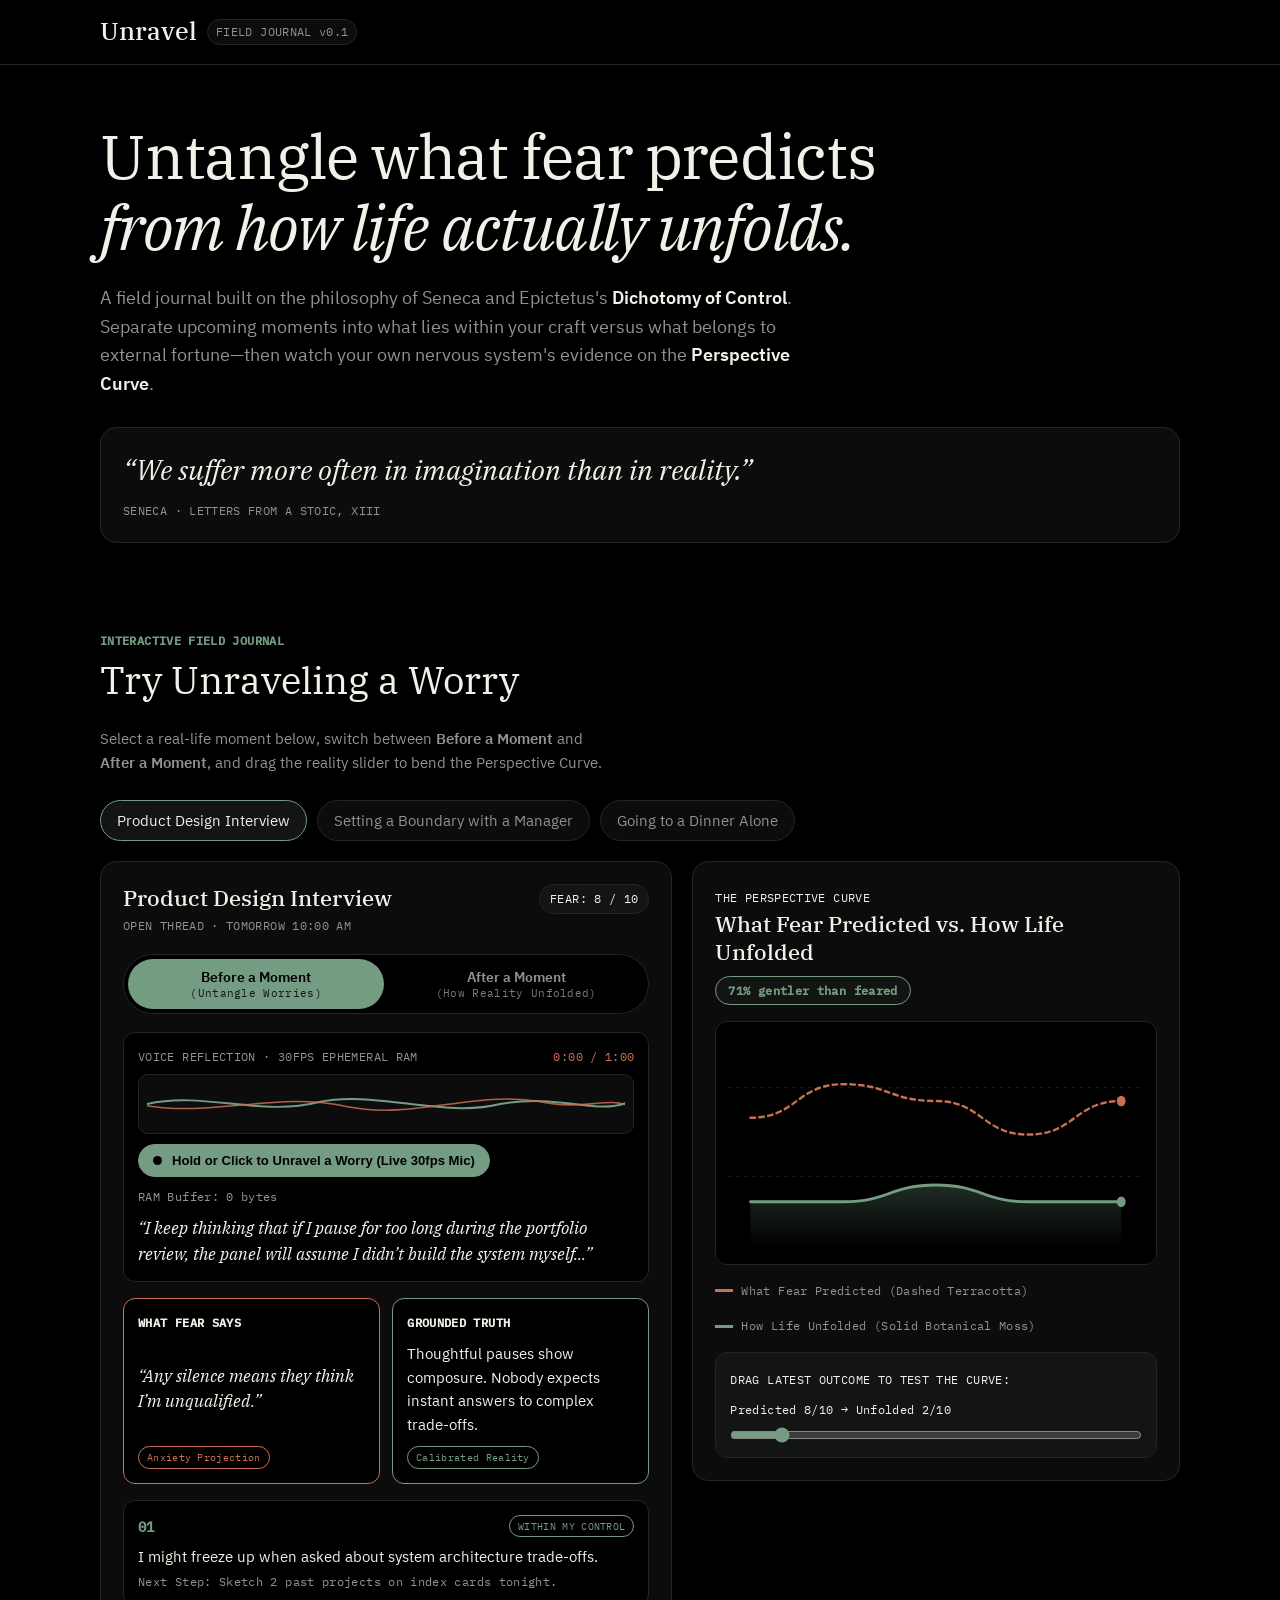
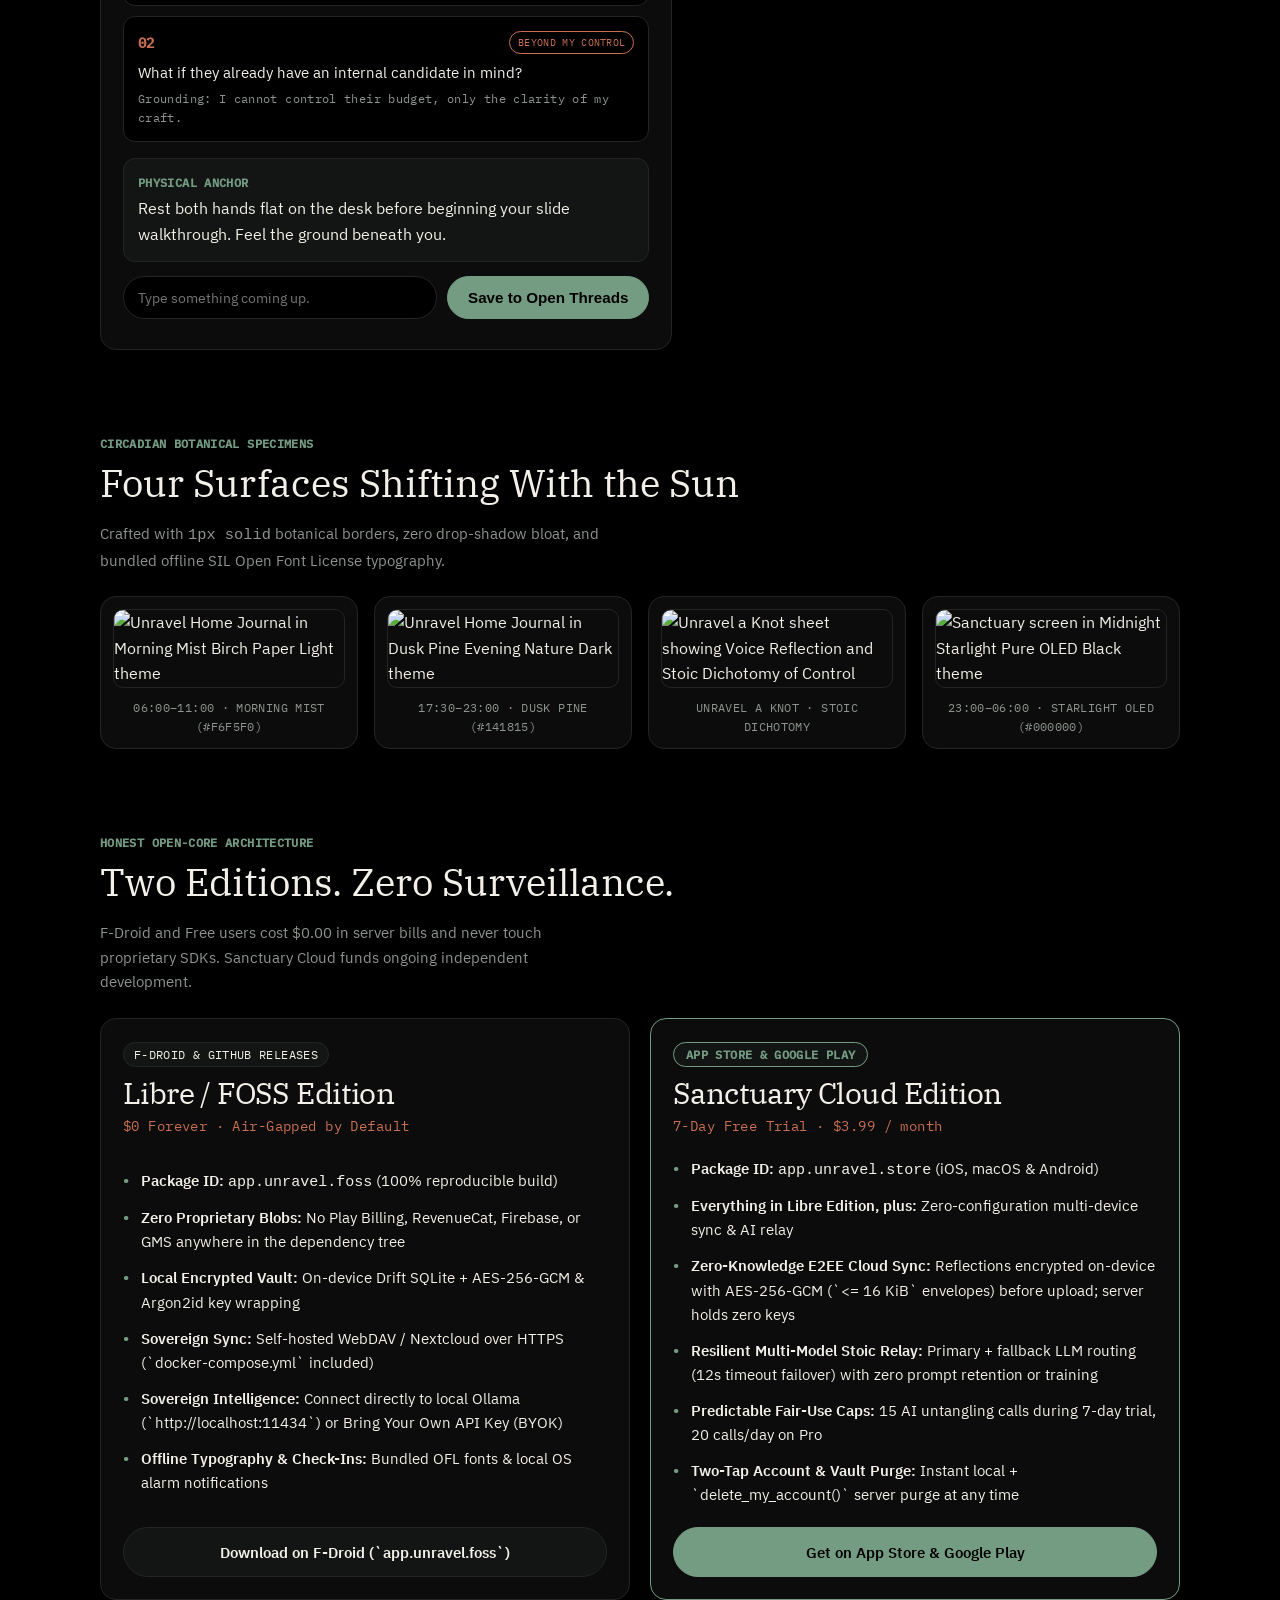
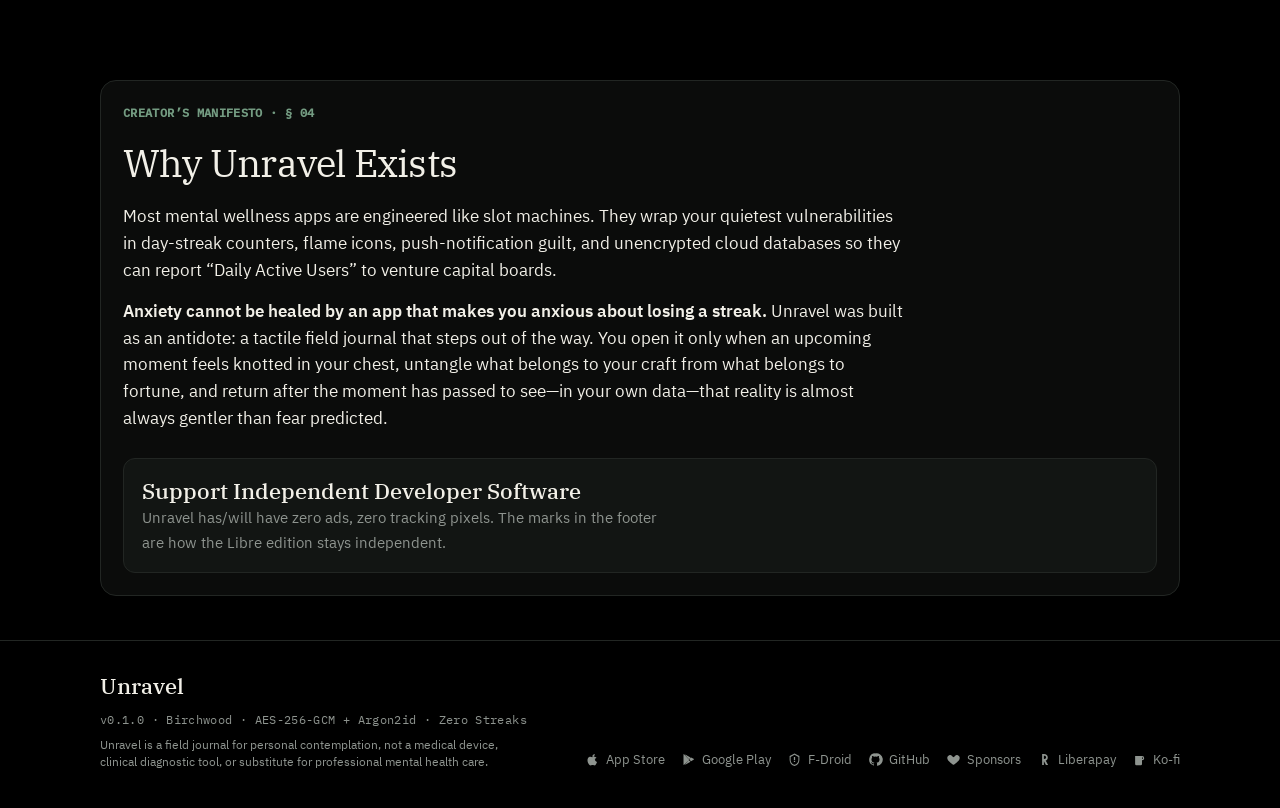
==== commit cff5263d: "Use bundled IBM Plex on the site, the FOSS app, and the store app. Google Fonts was still a runtime " ====
--- a/site/index.html
+++ b/site/index.html
@@ -7,12 +7,6 @@
   <meta
     name="description"
     content="Untangle pre-event worry through Epictetus's Dichotomy of Control and see how reality actually unfolds on the Perspective Curve. Zero streaks, E2EE, F-Droid &amp; Store."
-  />
-  <link rel="preconnect" href="https://fonts.googleapis.com" />
-  <link rel="preconnect" href="https://fonts.gstatic.com" crossorigin />
-  <link
-    href="https://fonts.googleapis.com/css2?family=JetBrains+Mono:wght@400;500;600&amp;family=Newsreader:ital,opsz,wght@0,6..72,400;0,6..72,500;1,6..72,400&amp;family=Plus+Jakarta+Sans:wght@400;500;600&amp;display=swap"
-    rel="stylesheet"
   />
   <link rel="stylesheet" href="styles.css" />
 </head>
@@ -24,12 +18,6 @@
         <span class="brand-serif">Unravel</span>
         <span class="brand-tag mono">FIELD JOURNAL v0.1</span>
       </a>
-      <div class="type-switch" role="radiogroup" aria-label="Typeface">
-        <button type="button" class="type-option is-active" data-font-select="field">Field</button>
-        <button type="button" class="type-option" data-font-select="plex">Plex</button>
-        <button type="button" class="type-option" data-font-select="source">Source</button>
-        <button type="button" class="type-option" data-font-select="literata">Literata</button>
-      </div>
     </div>
   </header>
 
--- a/site/styles.css
+++ b/site/styles.css
@@ -2,31 +2,69 @@
    Unravel — Circadian Botanical Design System (`@design/DESIGN.md`)
    - 4 Circadian Palettes (Morning Mist, High Sun, Dusk Pine, Midnight Starlight OLED)
    - Crisp 1px solid borders, zero drop-shadow bloat
-   - Editorial Typography: Newsreader, Plus Jakarta Sans, JetBrains Mono
+   - Editorial Typography: IBM Plex Serif, IBM Plex Sans, IBM Plex Mono
    ========================================================================== */
 
+@font-face {
+  font-family: "IBM Plex Serif";
+  src: url("fonts/IBMPlexSerif-Regular.woff2") format("woff2");
+  font-weight: 400;
+  font-style: normal;
+  font-display: swap;
+}
+
+@font-face {
+  font-family: "IBM Plex Serif";
+  src: url("fonts/IBMPlexSerif-Medium.woff2") format("woff2");
+  font-weight: 500;
+  font-style: normal;
+  font-display: swap;
+}
+
+@font-face {
+  font-family: "IBM Plex Serif";
+  src: url("fonts/IBMPlexSerif-Italic.woff2") format("woff2");
+  font-weight: 400;
+  font-style: italic;
+  font-display: swap;
+}
+
+@font-face {
+  font-family: "IBM Plex Sans";
+  src: url("fonts/IBMPlexSans-Regular.woff2") format("woff2");
+  font-weight: 400;
+  font-style: normal;
+  font-display: swap;
+}
+
+@font-face {
+  font-family: "IBM Plex Sans";
+  src: url("fonts/IBMPlexSans-SemiBold.woff2") format("woff2");
+  font-weight: 600;
+  font-style: normal;
+  font-display: swap;
+}
+
+@font-face {
+  font-family: "IBM Plex Mono";
+  src: url("fonts/IBMPlexMono-Regular.woff2") format("woff2");
+  font-weight: 400;
+  font-style: normal;
+  font-display: swap;
+}
+
+@font-face {
+  font-family: "IBM Plex Mono";
+  src: url("fonts/IBMPlexMono-Medium.woff2") format("woff2");
+  font-weight: 500;
+  font-style: normal;
+  font-display: swap;
+}
+
 :root {
-  --font-serif: "Newsreader", Georgia, "Iowan Old Style", serif;
-  --font-sans: "Plus Jakarta Sans", "Avenir Next", sans-serif;
-  --font-mono: "JetBrains Mono", ui-monospace, monospace;
-}
-
-[data-font="plex"] {
   --font-serif: "IBM Plex Serif", Georgia, serif;
   --font-sans: "IBM Plex Sans", sans-serif;
   --font-mono: "IBM Plex Mono", ui-monospace, monospace;
-}
-
-[data-font="source"] {
-  --font-serif: "Source Serif 4", Georgia, serif;
-  --font-sans: "Source Sans 3", sans-serif;
-  --font-mono: "Source Code Pro", ui-monospace, monospace;
-}
-
-[data-font="literata"] {
-  --font-serif: "Literata", Georgia, serif;
-  --font-sans: "Atkinson Hyperlegible", sans-serif;
-  --font-mono: "Inconsolata", ui-monospace, monospace;
 }
 
 :root,
@@ -212,29 +250,6 @@
   background-color: var(--bg-card);
 }
 
-.type-switch {
-  display: flex;
-  align-items: center;
-  gap: 2px;
-  flex-wrap: wrap;
-}
-
-.type-option {
-  appearance: none;
-  background: transparent;
-  border: 0;
-  color: var(--text-muted);
-  font-family: var(--font-serif);
-  font-size: 0.95rem;
-  padding: 4px 8px;
-  cursor: pointer;
-}
-
-.type-option.is-active {
-  color: var(--text-primary);
-  box-shadow: inset 0 -1px 0 var(--accent-primary);
-}
-
 .circadian-switcher {
   display: flex;
   align-items: center;
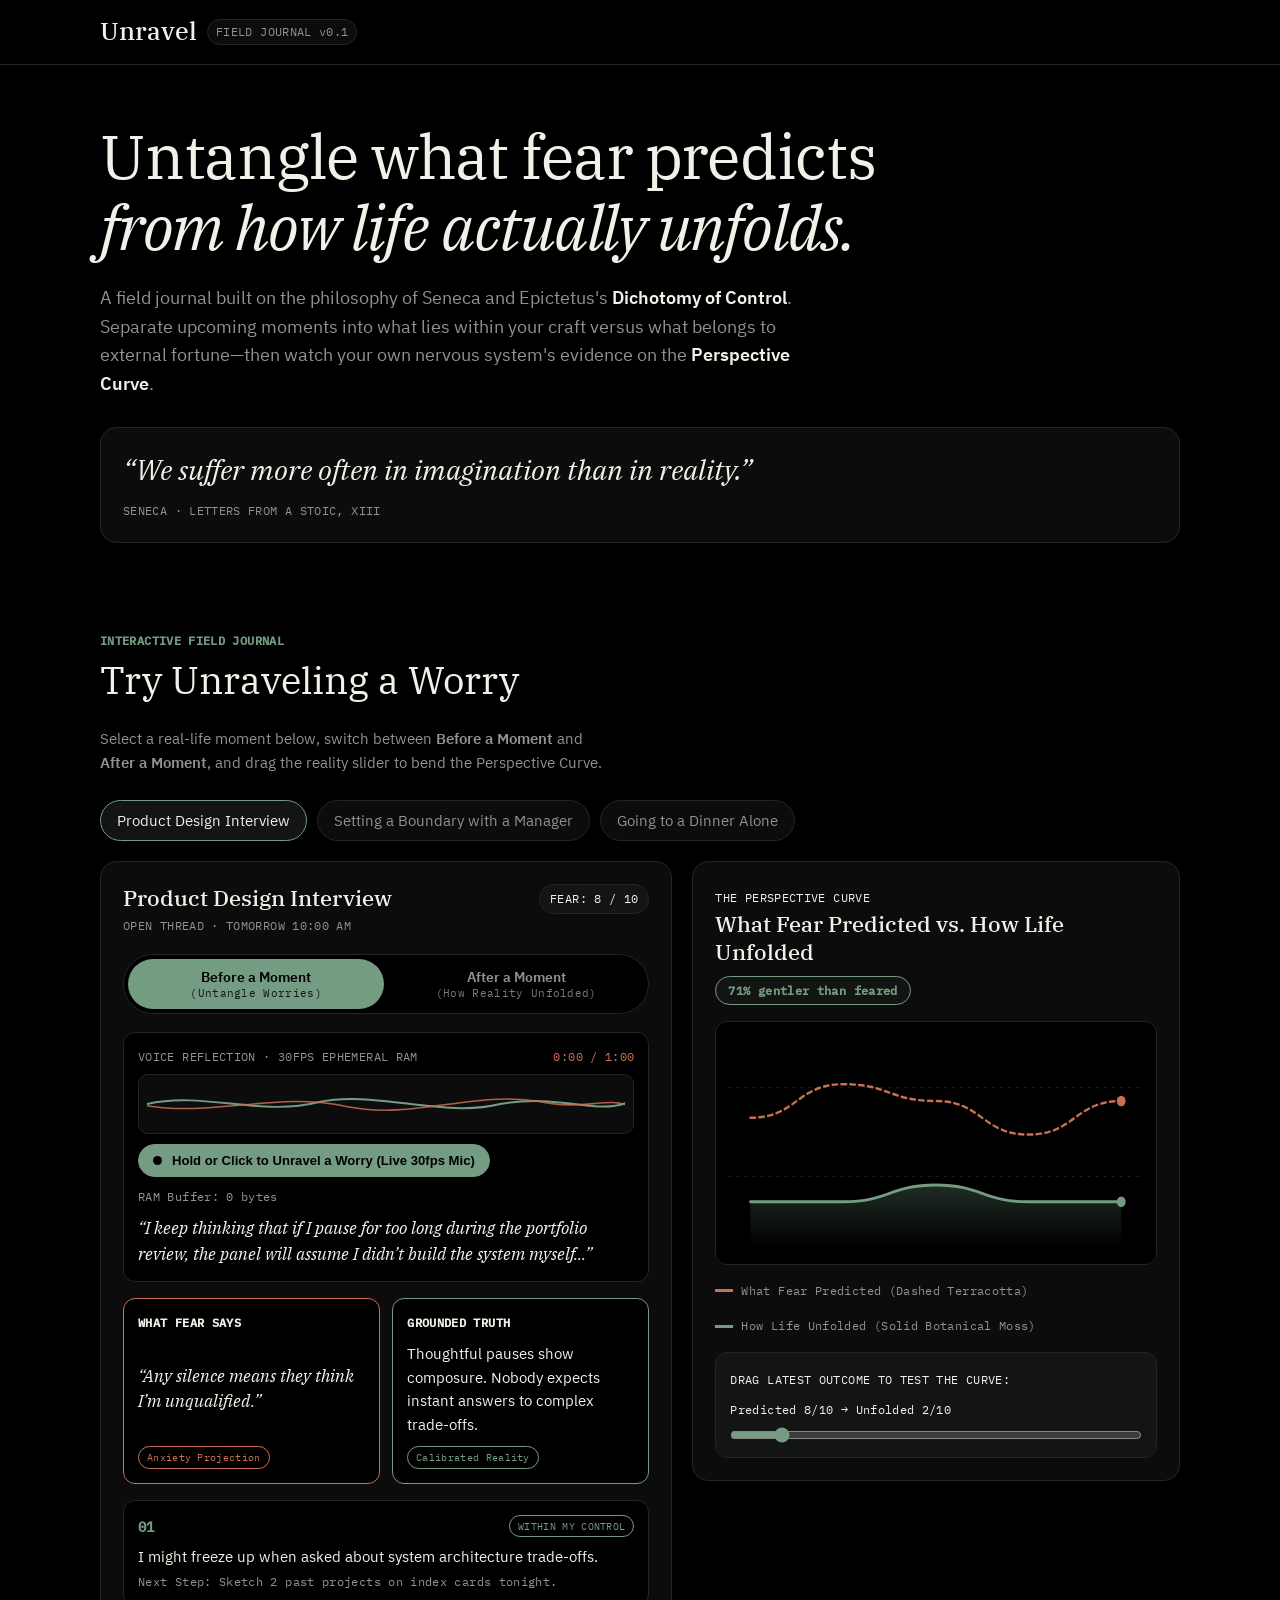
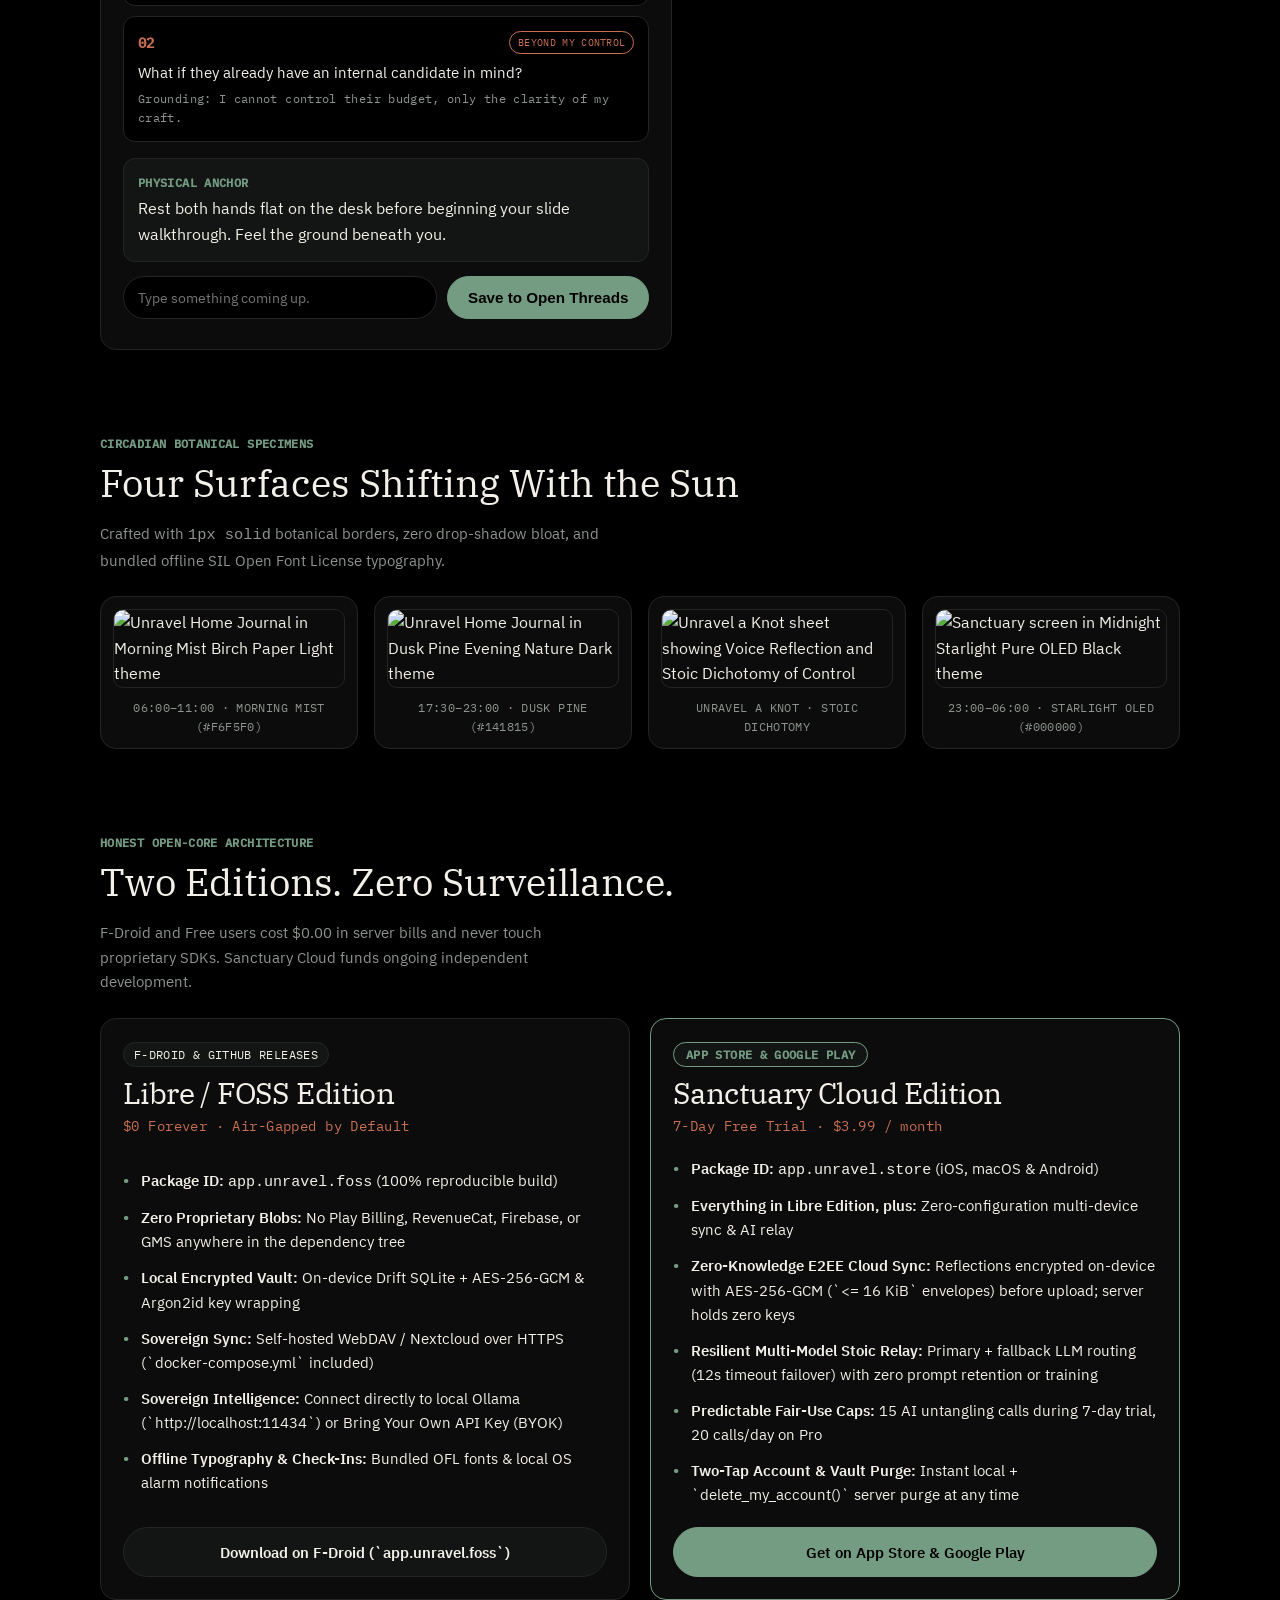
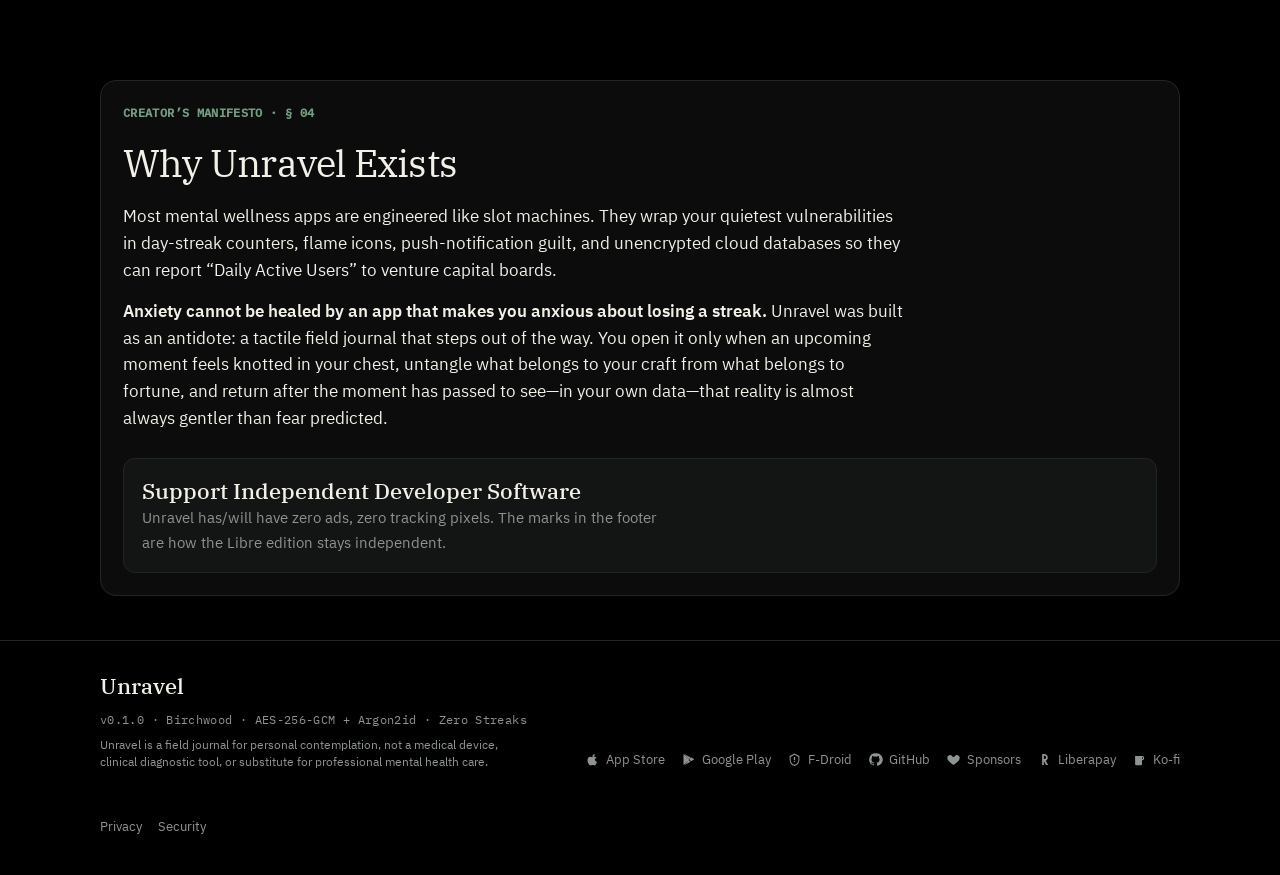
==== commit d1038a46: "Welcome the journal, keep Save above the keyboard, and hear speech on the phone. The planted Speak s" ====
--- a/site/index.html
+++ b/site/index.html
@@ -541,6 +541,10 @@
           <span>Ko-fi</span>
         </a>
       </nav>
+      <nav class="footer-legal" aria-label="Privacy and security">
+        <a href="privacy.html">Privacy</a>
+        <a href="security.html">Security</a>
+      </nav>
     </div>
   </footer>
 
--- a/site/styles.css
+++ b/site/styles.css
@@ -1041,6 +1041,20 @@
   font-size: 0.82rem;
 }
 
+.footer-legal {
+  display: flex;
+  gap: 16px;
+  width: 100%;
+  margin-top: 18px;
+}
+
+.footer-legal a {
+  color: var(--text-muted);
+  font-family: var(--font-sans);
+  font-size: 0.82rem;
+  text-decoration: none;
+}
+
 .mark-link svg {
   width: 15px;
   height: 15px;
